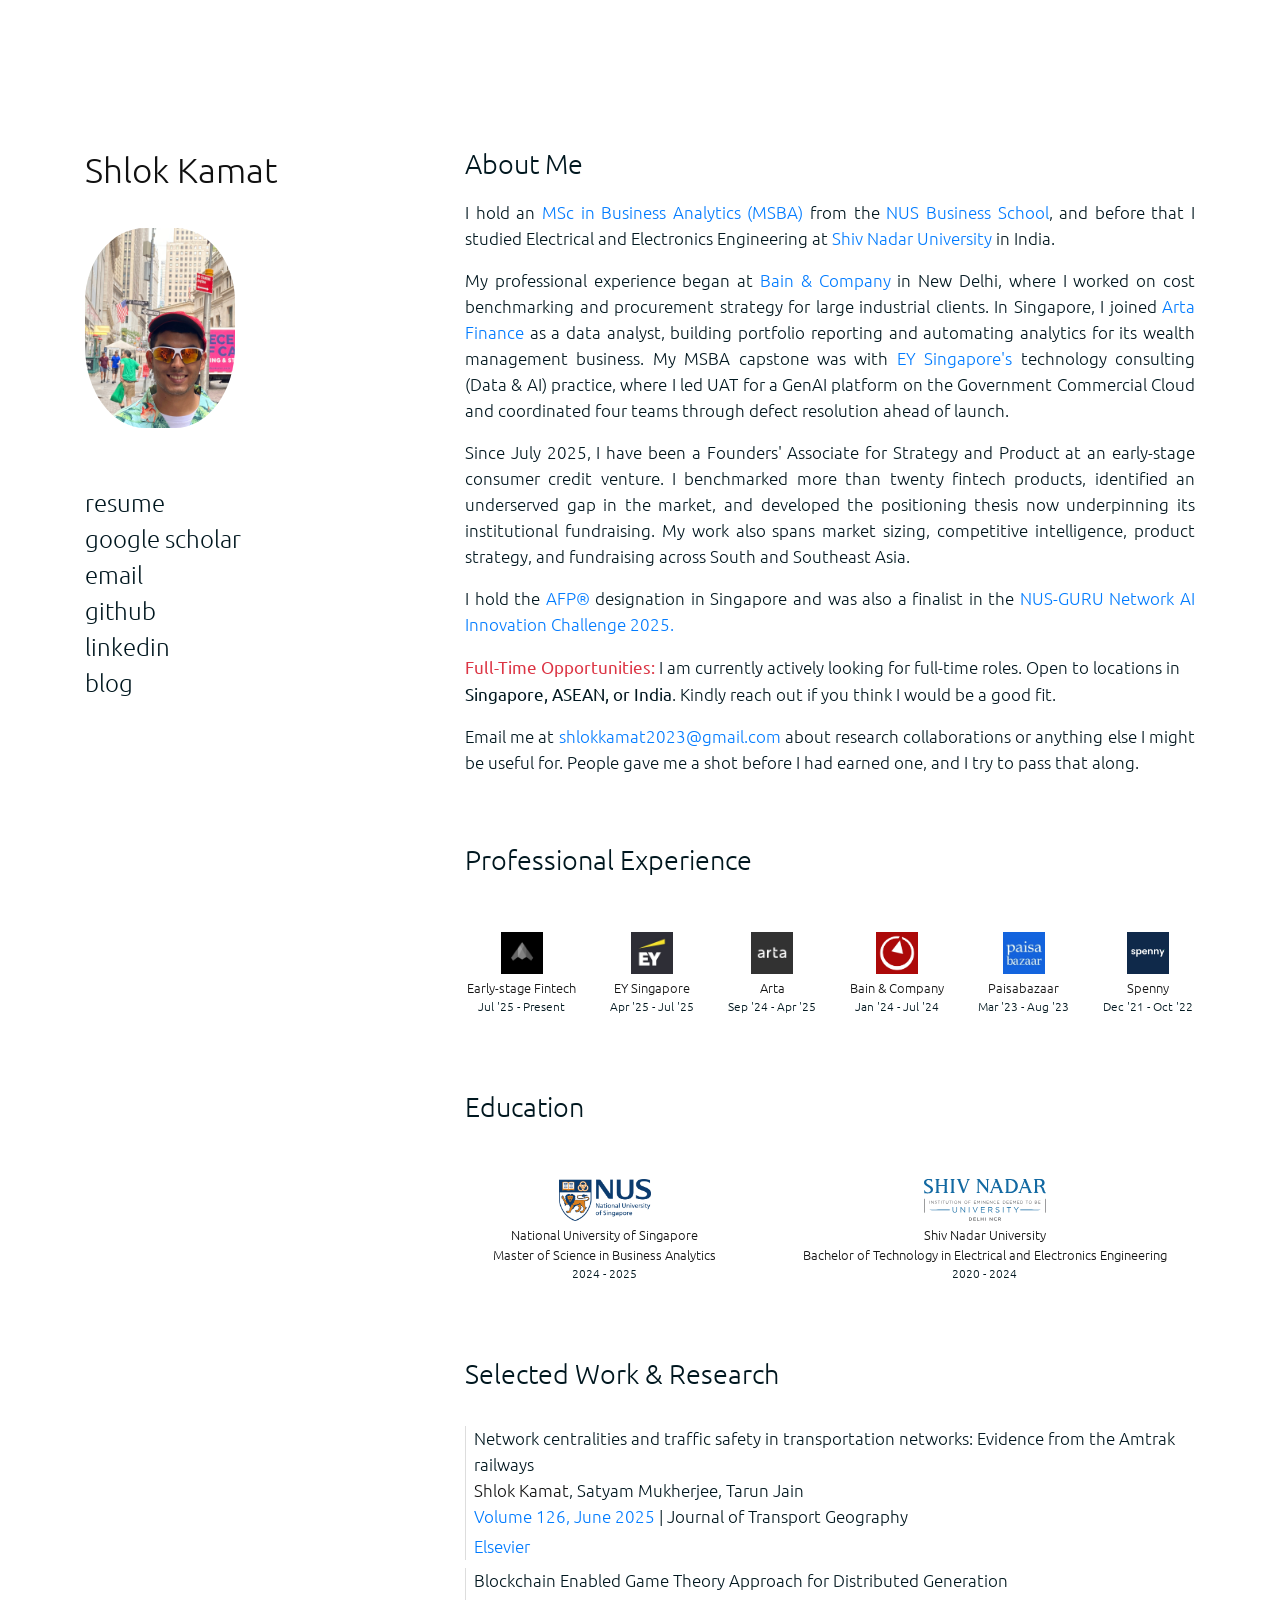
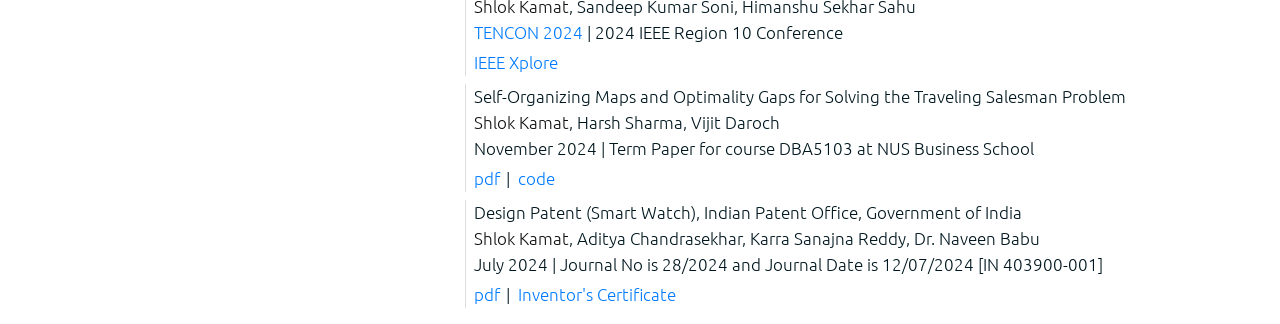
==== index1.html @ 68be260f "Updated stealth start up work" ====
<!doctype html>
<html lang="en">

<head>

  <!-- Required meta tags -->
  <meta charset="utf-8">
  <meta name="viewport" content="width=device-width, initial-scale=1, shrink-to-fit=no">
  <meta name="description"
    content="Shlok Kamat is an NUS MSBA graduate with experience at Bain, Arta Finance, EY Singapore, and early-stage fintech across strategy, product, analytics, and AI.">
  <meta name="author" content="Shlok Kamat">
  <meta name="theme-color" content="#222222">

  <title>Shlok Kamat</title>

  <!-- Icons -->
  <link rel="apple-touch-icon" sizes="180x180" href="images/nicons/apple-touch-icon.png">
  <link rel="icon" type="image/png" sizes="32x32" href="images/nicons/favicon-32x32.png">
  <link rel="icon" type="image/png" sizes="16x16" href="images/nicons/favicon-16x16.png">

  <!-- Google Analytics -->
  <script async src="https://www.googletagmanager.com/gtag/js?id=G-M45VMEE1C7"></script>
  <script>
    window.dataLayer = window.dataLayer || [];
    function gtag() { dataLayer.push(arguments); }
    gtag('js', new Date());
    gtag('config', 'G-M45VMEE1C7');
  </script>

  <!-- Bootstrap CSS -->
  <link rel="stylesheet" href="https://stackpath.bootstrapcdn.com/bootstrap/4.4.1/css/bootstrap.min.css"
    integrity="sha384-Vkoo8x4CGsO3+Hhxv8T/Q5PaXtkKtu6ug5TOeNV6gBiFeWPGFN9MuhOf23Q9Ifjh" crossorigin="anonymous">

  <!-- Site CSS -->
  <link rel="stylesheet" href="assets/style-2.css">

</head>

<body>

  <!-- <h1>Hello, world!</h1> -->

  <div class="container pt-5 allstuffp">
    <div class="row pt-5 allstuff">

      <!-- ============================= Sidebar ============================= -->
      <div class="col-md-4 pt-5">
        <div class="fixed-posi">

          <p class="name">Shlok Kamat</p>
          <img src="images/profile.jpg" alt="Shlok Kamat" class="profilepic pt-3 pb-2">

          <div class="pt-5 menur">
            <a class="menulink" href="assets/ShlokKamat_Resume.pdf" target="_blank" rel="noopener">resume</a>
          </div>
          <div class=""><a class="menulink" target="_blank" href="https://scholar.google.com/citations?hl=en&user=XUQM72MAAAAJ">google scholar</a></div>
          <div>
            <a class="menulink" href="mailto:shlokkamat2023@gmail.com">email</a>
          </div>
          <div>
            <a class="menulink" href="https://github.com/Shlok2002" target="_blank" rel="noopener">github</a>
          </div>
          <div>
            <a class="menulink" href="https://www.linkedin.com/in/shlokkamat/" target="_blank" rel="noopener">linkedin</a>
          </div>
          <div>
            <a class="menulink" href="https://shlok2002.github.io" target="_blank" rel="noopener">blog</a>
          </div>
          <!-- <div class=""><a class="menulink" target="_blank" href="https://shlok2002.github.io/Shlok-s-New-Jupyter/">blog</a></div> -->

          <!-- <div class="pt-5">usercontext</div>
          <div class="">travel history</div>
          <div class="">this template</div> -->

        </div>
      </div>

      <!-- ============================== Main ============================== -->
      <div class="col-md-8 pt-5 about">

        <!-- ---------------------------- About Me ---------------------------- -->
        <p class="header">About Me</p>

        <p class="text-justify">
          I hold an
          <a class="in-text" href="https://msba.nus.edu.sg" target="_blank" rel="noopener">MSc in Business Analytics
            (MSBA)</a>
          from the
          <a class="in-text" href="https://bschool.nus.edu.sg/" target="_blank" rel="noopener">NUS Business School</a>,
          and before that I studied Electrical and Electronics Engineering at
          <a class="in-text" href="https://snu.edu.in/home" target="_blank" rel="noopener">Shiv Nadar University</a>
          in India.
        </p>

        <p class="text-justify">
          My professional experience began at
          <a class="in-text" href="https://www.bain.com" target="_blank" rel="noopener">Bain &amp; Company</a>
          in New Delhi, where I worked on cost benchmarking and procurement strategy for large industrial clients.
          In Singapore, I joined
          <a class="in-text" href="https://artafinance.com" target="_blank" rel="noopener">Arta Finance</a>
          as a data analyst, building portfolio reporting and automating analytics for its wealth management business.
          My MSBA capstone was with
          <a class="in-text" href="https://www.ey.com/en_sg" target="_blank" rel="noopener">EY Singapore's</a>
          technology consulting (Data &amp; AI) practice, where I led UAT for a GenAI platform on the Government
          Commercial Cloud and coordinated four teams through defect resolution ahead of launch.
        </p>

        <p class="text-justify">
          Since July 2025, I have been a Founders' Associate for Strategy and Product at an early-stage consumer credit
          venture. I benchmarked more than twenty fintech products, identified an underserved gap in the market, and
          developed the positioning thesis now underpinning its institutional fundraising. My work also spans market
          sizing, competitive intelligence, product strategy, and fundraising across South and Southeast Asia.
        </p>

        <p class="text-justify">
          I hold the
          <a class="in-text" href="https://fpas.org.sg" target="_blank" rel="noopener">AFP&reg;</a>
          designation in Singapore and was also a finalist in the
          <a class="in-text" href="https://www.sg-innovationchallenge.org" target="_blank" rel="noopener">NUS-GURU
            Network AI Innovation Challenge 2025.</a>
        </p>

        <p>
          <strong class="text-danger">Full-Time Opportunities:</strong> I am currently actively looking for full-time
          roles. Open to locations in <strong>Singapore, ASEAN, or India</strong>. Kindly reach out if you think I would
          be a good fit.
        </p>

        <!-- <p style="text-align:justify">
          I'm always happy to mentor young professionals starting out their academic or professional journeys. If you'd like to collaborate, drop me an email!
          Why do I do it? Because people gave me a shot and it changed my trajectory. I am paying it forward.
        </p> -->

        <p class="text-justify">
          <!-- I am best reached by email at <a class="in-text" href="mailto:shlokkamat2023@gmail.com">shlokkamat2023@gmail.com</a>.
          Feel free to reach out about my university experience, internships, or anything else I might be able to help with.

          For more details, check my <a class="in-text" href="assets/ShlokKamat_Resume.pdf" target="_blank">CV</a> -->
          Email me at
          <a class="in-text" href="mailto:shlokkamat2023@gmail.com">shlokkamat2023@gmail.com</a>
          about research collaborations or anything else I might be useful for.
          People gave me a shot before I had earned one, and I try to pass that along.
        </p>

        <!-- ---------------------- Professional Experience ---------------------- -->
        <p class="header pt-5">Professional Experience</p>

        <div class="row text-center py-4">

          <div class="mx-auto mt-2">
            <img class="img-fluid instilogo p-1" src="images/stealth.jpeg" alt="Early-stage fintech">
            <div class="institution">Early-stage Fintech</div>
            <div class="years">Jul '25 - Present</div>
          </div>

          <div class="mx-auto mt-2">
            <img class="img-fluid instilogo p-1" src="images/e&amp;y.jpeg" alt="EY Singapore">
            <div class="institution">EY Singapore</div>
            <div class="years">Apr '25 - Jul '25</div>
          </div>

          <div class="mx-auto mt-2">
            <img class="img-fluid instilogo p-1" src="images/arbo_works_logo.jpeg" alt="Arta Finance">
            <div class="institution">Arta</div>
            <div class="years">Sep '24 - Apr '25</div>
          </div>

          <div class="mx-auto mt-2">
            <img class="img-fluid instilogo p-1" src="images/bain3.jpg" alt="Bain &amp; Company">
            <div class="institution">Bain &amp; Company</div>
            <div class="years">Jan '24 - Jul '24</div>
          </div>

          <div class="mx-auto mt-2">
            <img class="img-fluid instilogo p-1" src="images/pb.jpeg" alt="Paisabazaar">
            <div class="institution">Paisabazaar</div>
            <div class="years">Mar '23 - Aug '23</div>
          </div>

          <!-- <div class="mx-auto mt-2">
            <img class="img-fluid instilogo p-1" src="images/transorg.jpg">
            <div class="institution">TransOrg Analytics</div>
            <div class="years">Mar '22 - Aug '22</div>
          </div> -->

          <div class="mx-auto mt-2">
            <img class="img-fluid instilogo p-1" src="images/spenny1.png" alt="Spenny">
            <div class="institution">Spenny</div>
            <div class="years">Dec '21 - Oct '22</div>
          </div>

          <!-- <div class="mx-auto mt-2">
            <img class="img-fluid instilogo p-1" src="images/itc11.png">
            <div class="institution">ITC Hotels</div>
            <div class="years">Summer 2018</div>
          </div> -->

        </div>

        <!-- ------------------- Archived: What have I been up to? -------------------
        <p class="header pt-5"> What have I been up to?</p>

        <div class="py-2">

          <p class="paper my-2 pl-2">
            <span class="papertitle">NUS Commencement</span><br>
            <span class="conf"><a class="confshort">July 2026</a> | M.S. in Business Analytics</span><br>

          <p class="paper my-2 pl-2">
            <span class="papertitle">Journal Article Accepted</span><br>
            <span class="conf"><a class="confshort">April 2025</a> | Journal of Transport Geography</span><br>

          <p class="paper my-2 pl-2">
            <span class="papertitle">NUS-GURU Network AI Innovation Challenge 2025</span><br>
            <span class="conf"><a class="confshort">April 2025</a> | Finalist (Top 8 out of 200+ teams)</span><br>

          <p class="paper my-2 pl-2">
            <span class="papertitle">AFP&reg; Professional</span><br>
            <span class="conf"><a class="confshort">March 2025</a> | Financial Planning Association of Singapore</span><br>

          <p class="paper my-2 pl-2">
            <span class="papertitle">Conference Paper Published!</span><br>
            <span class="conf"><a class="confshort">December 2024</a> | IEEE TENCON 2024, Singapore</span><br>

          <p class="paper my-2 pl-2">
            <span class="papertitle">Design Patent (Granted): Smart Watch</span><br>
            <span class="conf"><a class="confshort">July 2024</a> | Indian Patent Office, Government of India</span><br>
        -->

        <!-- <p class="paper my-2 pl-2">
          <span class="papertitle">Matriculation at NUS </span><br>
          <span class="conf"><a class="confshort">July 2024</a> | MS in Business Analytics</span><br>

        <p class="paper my-2 pl-2">
          <span class="papertitle">Graduated with Distinction </span><br>
          <span class="conf"><a class="confshort">May 2024</a> | Class Rank 1 in Electrical and Electronics Engineering</span><br> -->

        <!-- <p class="paper my-2 pl-2">
          <span class="papertitle">9th Shiv Nadar IoE OUR Conference </span><br>
          <span class="conf"><a class="confshort">September 2023</a> | Sucessfully defended my OUR research</span><br> -->

        <!-- <p class="paper my-2 pl-2">
          <span class="papertitle">ASME IAM3D EFx: All India Rank - 2 </span><br>
          <span class="conf"><a class="confshort">April 2023</a> | Bagged the Runner's up place in the student design competition</span><br> -->

        <!-- ---------------------------- Education ---------------------------- -->
        <p class="header pt-5">Education</p>

        <!-- Archived education blocks (kept for future use)
        <div class="mx-auto mt-2">
          <img class="img-fluid instilogo p-1" src="images/NUS.svg.png">
          <div class="institution">National University of Singapore</div>
          <div class="institution">M.S. in Business Analytics</div>
          <div class="years">2024 - 2025</div>
        </div>

        <div class="row text-center py-4">
          <div class="mx-auto mt-2">
            <img class="img-fluid instilogo p-1" src="images/snu.png">
            <div class="institution">Shiv Nadar Institution of Eminence</div>
            <div class="institution">B.Tech Electrical and Electronics Engineering</div>
            <div class="years">2020 - 2024</div>
          </div>

        <div class="mx-auto mt-2">
          <img class="img-fluid instilogo p-1" src="images/IITK.svg.png">
          <div class="institution">Indian Institute of Technology Kanpur</div>
          <div class="institution">Advanced Certification in Data Analytics</div>
          <div class="years">2021-2022</div>
        </div>
        -->

        <!-- <p class="header pt-5">Education</p> -->

        <div class="row text-center py-4">

          <div class="mx-auto mt-2">
            <img class="img-fluid instilogo p-1" src="assets/logo.png" alt="National University of Singapore">
            <div class="institution">National University of Singapore</div>
            <div class="institution">Master of Science in Business Analytics</div>
            <div class="years">2024 - 2025</div>
          </div>

          <div class="mx-auto mt-2">
            <img class="img-fluid instilogo p-1" src="images/logo-2.svg" alt="Shiv Nadar University">
            <div class="institution">Shiv Nadar University</div>
            <div class="institution">Bachelor of Technology in Electrical and Electronics Engineering</div>
            <div class="years">2020 - 2024</div>
          </div>

          <!-- <div class="mx-auto mt-2">
            <img class="img-fluid instilogo p-1" src="images/IITK.svg.png">
            <div class="institution">Indian Institute of Technology Kanpur</div>
            <div class="institution">Advanced Certification in Data Analytics</div>
            <div class="years">2021-2022</div>
          </div> -->

        </div>

        <!-- ----------------------- Selected Work & Research ----------------------- -->
        <p class="header pt-5">Selected Work &amp; Research</p>

        <div class="py-2">

          <p class="paper my-2 pl-2">
            <span class="papertitle">Network centralities and traffic safety in transportation networks: Evidence from
              the Amtrak railways</span><br>
            <span class="thisauthor">Shlok Kamat</span>, Satyam Mukherjee, Tarun Jain<br>
            <span class="conf">
              <a class="confshort" href="https://www.sciencedirect.com/journal/journal-of-transport-geography/vol/126/suppl/C"
                target="_blank" rel="noopener">Volume 126, June 2025</a> | Journal of Transport Geography
            </span><br>
            <a class="tag" href="https://doi.org/10.1016/j.jtrangeo.2025.104246" target="_blank" rel="noopener">Elsevier</a><span class="tagsep"></span>
          </p>

          <p class="paper my-2 pl-2">
            <span class="papertitle">Blockchain Enabled Game Theory Approach for Distributed Generation</span><br>
            <span class="thisauthor">Shlok Kamat</span>, Sandeep Kumar Soni, Himanshu Sekhar Sahu<br>
            <span class="conf">
              <a class="confshort" href="https://tencon2024.org" target="_blank" rel="noopener">TENCON 2024</a> | 2024
              IEEE Region 10 Conference
            </span><br>
            <a class="tag" href="https://doi.org/10.1109/TENCON61640.2024.10903069" target="_blank" rel="noopener">IEEE Xplore</a><span class="tagsep"></span>
          </p>

          <p class="paper my-2 pl-2">
            <span class="papertitle">Self-Organizing Maps and Optimality Gaps for Solving the Traveling Salesman
              Problem</span><br>
            <span class="thisauthor">Shlok Kamat</span>, Harsh Sharma, Vijit Daroch<br>
            <span class="conf">
              <a class="confshort">November 2024</a> | Term Paper for course DBA5103 at NUS Business School
            </span><br>
            <a class="tag" href="assets/DBA5103_Paper.pdf" target="_blank" rel="noopener">pdf</a><span class="tagsep">|</span>
            <a class="tag" href="https://github.com/Shlok2002/DBA5103_Project" target="_blank" rel="noopener">code</a><span class="tagsep"></span>
          </p>

          <p class="paper my-2 pl-2">
            <span class="papertitle">Design Patent (Smart Watch), Indian Patent Office, Government of India</span><br>
            <span class="thisauthor">Shlok Kamat</span>, Aditya Chandrasekhar, Karra Sanajna Reddy, Dr. Naveen Babu<br>
            <span class="conf">
              <a class="confshort">July 2024</a> | Journal No is 28/2024 and Journal Date is 12/07/2024 [IN 403900-001]
            </span><br>
            <a class="tag" href="assets/403900-001.pdf" target="_blank" rel="noopener">pdf</a><span class="tagsep">|</span>
            <a class="tag" href="assets/Inventors%20certificate%20for%20Design%20Registration%20Smart%20Watch.pdf"
              target="_blank" rel="noopener">Inventor's Certificate</a><span class="tagsep"></span>
          </p>

        </div>

        <!-- ---------- Archived: Academic Projects and Research Papers ----------
        <p class="header pt-5"> Academic Projects and Research Papers</p>

        <div class="py-2">
          <p class="paper my-2 pl-2">
            <span class="papertitle">Self-Organizing Maps and Optimality Gaps for Solving the Traveling Salesman Problem</span><br>
            <span class="thisauthor">Shlok Kamat</span>, Harsh Sharma, Vijit Daroch <br>
            <span class="conf"><a class="confshort">November 2024</a> | Term Paper for course DBA5103 at NUS Business School</span><br>
            <a class="tag" href="assets/DBA5103_Paper.pdf" target="_blank">pdf</a><span class="tagsep">|</span>
            <a class="tag" href="https://github.com/Shlok2002/DBA5103_Project" target="_blank">code</a><span class="tagsep"></span>
          </p>
        </div>

        <div class="py-2">
          <p class="paper my-2 pl-2">
            <span class="papertitle">Design Patent (Smart Watch), Indian Patent Office, Government of India</span><br>
            <span class="thisauthor">Shlok Kamat</span>, Aditya Chandrasekhar, Karra Sanajna Reddy, Dr. Naveen Babu <br>
            <span class="conf"><a class="confshort">July 2024</a> | Journal No is 28/2024 and Journal Date is 12/07/2024 [IN 403900-001]</span><br>
            <a class="tag" href="assets/403900-001.pdf" target="_blank">pdf</a><span class="tagsep">|</span>
            <a class="tag" href="assets/Inventors certificate for Design Registration Smart Watch.pdf" target="_blank">Inventor's Certificate</a><span class="tagsep"></span>
          </p>
        </div>

        <div class="py-2">
          <p class="paper my-2 pl-2">
            <span class="papertitle">Examining Blockchain's Role in Reshaping Electricity Trading: Opportunities and Challenges</span><br>
            Shlok Kamat under the guidance of <a href="https://snu.edu.in/faculty/sandeep-kumar-soni/" target="_blank">Dr. Sandeep Kumar Soni </a> <br>
            <span class="conf"><a class="confshort">April 2024</a> | Senior Year Thesis</span><br>
            <a class="tag" href="assets/BTech_Final_Loop.pdf" target="_blank">slides</a><span class="tagsep">|</span>
            <a class="tag" href="assets/BTech_project_vF.pdf" target="_blank">pdf</a><span class="tagsep"></span>
          </p>
        </div>

        <div class="py-2">
          <p class="paper my-2 pl-2">
            <span class="papertitle">Blockchain-Enabled Game Theory Approach for Distributed Generation - (BEGT-DG)</span><br>
            Shlok Kamat under the guidance of <a href="https://snu.edu.in/faculty/sandeep-kumar-soni/" target="_blank">Dr. Sandeep Kumar Soni </a> <br>
            <span class="conf"><a class="confshort">December 2023</a> | Major Project I</span><br>
            <a class="tag" href="assets/Project_Paper-2.pdf" target="_blank">pdf</a><span class="tagsep"></span>
          </p>
        </div>
        -->

        <!-- ---------------- Archived: coursework and reports ----------------
        <div class="py-2">
          <p class="paper my-2 pl-2">
            <span class="papertitle">Equity Research Report - Sun Pharmaceutical Industries Limited</span><br>
            <span class="thisauthor">Shlok Kamat</span>, Tanmay Rakheja, Chandy Alex Koshy
            <span class="conf"><a class="confshort">November 2023</a> | Course Project for Corporate Valuation Course</span><br>
            <a class="tag" href="assets/ERR_Sun_Pharma_FAC306.pdf" target="_blank">pdf</a><span class="tagsep"></span>
          </p>
        </div>

        <div class="py-2">
          <p class="paper my-2 pl-2">
            <span class="papertitle">Assessing the Climate Risks Faced by Total Energies: A Comprehensive Analysis</span><br>
            Shlok Kamat <br>
            <span class="conf"><a class="confshort">February 2023</a> | Assignment for Business Sustainability Management Course</span><br>
            <a class="tag" href="assets/CCC725.pdf" target="_blank">pdf</a><span class="tagsep"></span>
          </p>
        </div>

        <div class="py-2">
          <p class="paper my-2 pl-2">
            <span class="papertitle">Mutual Funds, SIPs, SWPs and more</span><br>
            Shlok Kamat under the guidance of <a href="https://finance.snu.edu.in/people/faculty/dr-sunil-k-parmeswaran" target="_blank">Dr. Sunil K Parmeshwaran </a>
            <span class="conf"><a class="confshort">December 2022</a> | Research paper for Financial Markets Course</span><br>
            <a class="tag" href="assets/MF.pdf" target="_blank">pdf</a><span class="tagsep"></span>
          </p>

          <p class="paper my-2 pl-2">
            <span class="papertitle">Business Analytics Project - Customer Churn for a telecom operator</span><br>
            <span class="thisauthor">Shlok Kamat</span>, Aayush Garg
            <span class="conf"><a class="confshort">November 2022</a> | Course project for course Contemporary Business Analytics (DOM304)</span><br>
            <a class="tag" href="assets/DOM304_Project_Presentation.pdf" target="_blank">pdf</a><span class="tagsep">|</span>
            <a class="tag" href="https://nbviewer.org/gist/Shlok2002/3dded4ff9b2c02089b108d5dd81816ad" target="_blank">code</a>
          </p>
        </div>
        -->

        <!-- ---------------- Archived: undergraduate coursework ----------------
        <p class="paper my-2 pl-2">
          <span class="papertitle">Dynamic Behavior of the Whitening Process</span><br>
          Aditya A*, <span class="thisauthor">Shlok Kamat*</span>, Karra Sanjana Reddy*
          <span class="noter"> (* = Equal Contribution)</span><br>
          <span class="conf"><a class="confshort">November 2022</a> | Research project for course Digital Signal Processing (EED305)</span><br>
          <a class="tag" href="assets/DSP Project Report.pdf" target="_blank">pdf</a><span class="tagsep"></span>
        </p>

        <div class="py-2">
          <p class="paper my-2 pl-2">
            <span class="papertitle">A Novel Algorithm based on V and I Perturbation to track global peak under partial shading conditions</span><br>
            Aditya A, <span class="thisauthor">Shlok Kamat</span>, Karra Sanjana Reddy, Peniel Roderick, Ojusva Singh
            <span class="conf"><a class="confshort">November 2022</a> | Research project for course Photovoltaic Power Generation (EED371)</span><br>
            <a class="tag" href="assets/EED371.pdf" target="_blank">pdf</a><span class="tagsep"></span>
          </p>
        </div>
        -->

        <!-- ---------------- Archived: template sample publications ----------------
        <p class="header pt-5"> Personal Projects</p>

        <div class="py-2">
          <p class="paper my-2 pl-2">
            <span class="papertitle">The State and Fate of Linguistic Diversity and Inclusion in the NLP World</span><br>
            Pratik Joshi*, <span class="thisauthor">Sebastin Santy*</span>, Amar Budhiraja*, Kalika Bali, Monojit Choudhury
            <span class="noter"> (* = Equal Contribution)</span><br>
            <span class="conf"><a class="confshort" href="https://acl2020.org/">ACL'20</a> | Annual Conference of the Association for Computational Linguistics</span><br>
            <a class="tag" href="https://arxiv.org/pdf/2004.09095.pdf" target="_blank">code</a><span class="tagsep">|</span>
            <a class="tag" href="https://arxiv.org/abs/2004.09095" target="_blank">abstract</a><span class="tagsep">|</span>
            <a class="tag" href="cites/acl2020.bib" target="_blank">blog</a><span class="tagsep"></span>
            <a class="tag" href="https://microsoft.github.io/linguisticdiversity/" target="_blank">website</a>
          </p>
        </div>

        <div class="py-2">
          <p class="paper my-2 pl-2">
            <span class="papertitle">Learnings from Technological Interventions in a Low Resource Language</span><br>
            Devansh Mehta*, <span class="thisauthor">Sebastin Santy*</span>, Ramaravind Mothilal, Brij Mohan Lal Srivastava, Alok Sharma, Anurag Shukla, Vishnu Prasad, Venkanna U, Amit Sharma and Kalika Bali
            <span class="noter"> (* = Equal Contribution)</span><br>
            <span class="conf"><a class="confshort" href="https://lrec2020.lrec-conf.org/">LREC'20</a> | International Conference on Language Resources and Evaluation</span><br>
            <a class="tag" href="https://arxiv.org/pdf/2004.10270.pdf" target="_blank">pdf</a><span class="tagsep">|</span>
            <a class="tag" href="https://arxiv.org/abs/2004.10270" target="_blank">abstract</a><span class="tagsep">|</span>
            <a class="tag" href="cites/lrec2020.bib" target="_blank">cite</a>
          </p>
        </div>

        <div class="py-2">
          <p class="paper my-2 pl-2">
            <span class="papertitle">Deploying Language Technologies for Underserved Communities</span><br>
            Kalika Bali, Monojit Choudhury, Sunayana Sitaram, <span class="thisauthor">Sebastin Santy</span><br>
            <span class="conf"><a class="confshort" href="https://en.unesco.org/LT4All">LT4All</a> | UNESCO International Conference on Language Technologies for All</span><br>
            <a class="tag" href="https://en.unesco.org/sites/default/files/lt4all_programme_day2and3.pdf" target="_blank">proceedings</a><span class="tagsep">|</span>
            <a class="tag" href="assets/unesco.pdf" target="_blank">poster</a>
          </p>
        </div>

        <div class="py-2">
          <p class="paper my-2 pl-2">
            <span class="papertitle">Unsung Challenges of Building and Deploying Language Technologies for Low Resource Language Communities</span><br>
            Pratik Joshi, Christain Barnes, <span class="thisauthor">Sebastin Santy</span>, Simran Khanuja, Sanket Shah, Anirudh Srinivasan, Satwik Bhattamishra, Sunayana Sitaram, Monojit Choudhury and Kalika Bali<br>
            <span class="conf"><a class="confshort" href="https://ltrc.iiit.ac.in/icon2019/">ICON'19</a> | International Conference on Natural Language Processing</span><br>
            <a class="tag" href="https://arxiv.org/pdf/1912.03457.pdf" target="_blank">pdf</a><span class="tagsep">|</span>
            <a class="tag" href="https://arxiv.org/abs/1912.03457" target="_blank">abstract</a><span class="tagsep">|</span>
            <a class="tag" href="cites/icon2019.bib" target="_blank">cite</a>
          </p>
        </div>

        <div class="py-2">
          <p class="paper my-2 pl-2">
            <span class="papertitle">CoSSAT: Code-Switched Speech Annotation Tool</span><br>
            Sanket Shah, Pratik Joshi, <span class="thisauthor">Sebastin Santy</span>, Sunayana Sitaram<br>
            <span class="conf"><a class="confshort" href="https://www.emnlp-ijcnlp2019.org/">AnnoNLP@EMNLP'19</a> | Empirical Methods in Natural Language Processing</span><br>
            <a class="tag" href="https://www.aclweb.org/anthology/D19-5907.pdf" target="_blank">pdf</a><span class="tagsep">|</span>
            <a class="tag" href="https://www.aclweb.org/anthology/D19-5907/" target="_blank">abstract</a><span class="tagsep">|</span>
            <a class="tag" href="cites/cossat.bib" target="_blank">cite</a><span class="tagsep">|</span>
            <a class="tag" href="assets/cossat.pdf" target="_blank">slides</a>
          </p>
        </div>

        <div class="py-2">
          <p class="paper my-2 pl-2">
            <span class="papertitle">INMT: Interactive Neural Machine Translation</span><br>
            <span class="thisauthor">Sebastin Santy</span>, Sandipan Dandapat, Monojit Choudhury, Kalika Bali<br>
            <span class="conf"><a class="confshort" href="https://www.emnlp-ijcnlp2019.org/">EMNLP'19 Demo</a> | Empirical Methods in Natural Language Processing</span><br>
            <a class="tag" href="https://microsoft.github.io/inmt/" target="_blank">website</a><span class="tagsep">|</span>
            <a class="tag" href="https://github.com/microsoft/inmt" target="_blank">code</a><span class="tagsep">|</span>
            <a class="tag" href="https://www.aclweb.org/anthology/D19-3018.pdf" target="_blank">pdf</a><span class="tagsep">|</span>
            <a class="tag" href="https://www.aclweb.org/anthology/D19-3018/" target="_blank">abstract</a><span class="tagsep">|</span>
            <a class="tag" href="cites/inmt.bib" target="_blank">cite</a><span class="tagsep">|</span>
            <a class="tag" href="assets/inmt_poster.pdf" target="_blank">poster</a>
          </p>
        </div>

        <div class="py-2">
          <p class="paper my-2 pl-2">
            <span class="papertitle">Towards Task Understanding in Visual Settings</span><br>
            <span class="thisauthor">Sebastin Santy</span>, Wazeer Zulfikar, Rishabh Mehrotra, Emine Yilmaz<br>
            <span class="conf"><a class="confshort" href="#">AAAI'19 Student Abstract</a> | AAAI Conference on Artificial Intelligence</span> <br>
            <a class="tag" href="https://usercontext.github.io/SceneTask/resources/images/manuscript.pdf" target="_blank">pdf</a><span class="tagsep">|</span>
            <a class="tag" href="https://usercontext.github.io/SceneTask/" target="_blank">abstract</a><span class="tagsep">|</span>
            <a class="tag" href="cites/aaai2019.bib" target="_blank">cite</a><span class="tagsep">|</span>
            <a class="tag" href="https://usercontext.github.io/SceneTask/resources/images/poster.pdf" target="_blank">poster</a>
          </p>
        </div>

        <div class="py-2">
          <p class="paper my-2 pl-2">
            <span class="papertitle">DataDepsGenerators.jl: making reusing data easy by automatically generating DataDeps.jl registration code</span><br>
            Lyndon White, <span class="thisauthor">Sebastin Santy</span><br>
            <span class="conf"><a class="confshort" href="#">JOSS'18</a> | Journal of Open Source Software</span> <br>
            <a class="tag" href="https://arxiv.org/pdf/1912.03457.pdf" target="_blank">pdf</a><span class="tagsep">|</span>
            <a class="tag" href="cites/datadeps.bib" target="_blank">cite</a><span class="tagsep">|</span>
            <a class="tag" href="https://www.youtube.com/watch?v=eMtuzjn_Xks" target="_blank">talk</a><span class="tagsep">|</span>
            <a class="tag" href="https://medium.com/@sebastinsanty/google-summer-of-code-2018-julia-computing-report-8d3f553d7050" target="_blank">blog post</a>
          </p>
        </div>
        -->

        <!-- ---------------- Archived: Personal Projects ----------------
        <p class="paper my-2 pl-2">
          <span class="papertitle">Predictive Analytics Repo</span><br>
          <span class="conf"><a class="confshort">Python and R</a> | A collection of predictive analytics notebooks and source codes </span> <br>
          <a class="tag" href="https://github.com/Shlok2002/PredictiveAnalytics" target="_blank">GitHub Repo</a><span class="tagsep"></span>
        </p>

        <div class="py-2"></div>

        <p class="paper my-2 pl-2">
          <span class="papertitle">Brief</span><br>
          <span class="conf"><a class="confshort">Python</a> | A simple GUI text editor written in python </span> <br>
          <a class="tag" href="https://github.com/Shlok2002/Brief---Text-Editor" target="_blank">code</a><span class="tagsep">|</span>
          <a class="tag" href="https://shlokkamat.hashnode.dev/using-python-to-create-a-basic-text-editor" target="_blank">blog</a><span class="tagsep"></span>
        </p>

        <div class="py-2">
          <p class="paper my-2 pl-2">
            <span class="papertitle">Strategic analysis of Jio</span><br>
            <span class="conf"><a class="confshort">Case Study</a> | A presentation for a case study competition where in I was tasked with devising a plan for Jio (mobile telecom operator) to foray into a foreign market </span> <br>
            <a class="tag" href="assets/jio.pdf" target="_blank">pdf</a><span class="tagsep"></span>
          </p>
        </div>

        <div class="py-2">
          <p class="paper my-2 pl-2">
            <span class="papertitle">Order Automation</span><br>
            <span class="conf"><a class="confshort">Python</a> | A python code to place, cancel and modify orders in Zerodha in under 160 lines of code, all without leaving your editor/terminal* </span> <br>
            <a class="tag" href="https://github.com/Shlok2002/Trader-Help/tree/main/OrderPlacement" target="_blank">code</a><span class="tagsep">|</span>
            <a class="tag" href="#" target="_blank">blog</a><span class="tagsep"></span>
          </p>
        </div>
        -->

        <!-- ---------------- Archived: Talks ----------------
        <p class="header pt-5">Talks</p>

        <div class="py-2">
          <p class="paper my-2 pl-2">
            <span class="papertitle">Repeatable Data Setup for Repeatable Science</span><br>
            Talked about DataDepsGenerators.jl and Reproducible AI.<br>
            <span class="conf">PyData 2018, 11 Times Square, New York City, United States</span><br>
            <a class="tag" href="https://www.youtube.com/watch?v=eMtuzjn_Xks" target="_blank">video</a><span class="tagsep">|</span>
            <a class="tag" href="https://pydata.org/nyc2018/schedule/presentation/14/" target="_blank">abstract</a>
          </p>
        </div>

        <div class="py-2">
          <p class="paper my-2 pl-2">
            <span class="papertitle">Tete-a-tete with <a href="https://en.wikipedia.org/wiki/A._P._J._Abdul_Kalam" target="_blank">APJ Abdul Kalam</a></span><br>
            As part of the Iken Scientifica 2009 winning team, got an opportunity to discuss tech advancements with His Excellency, Dr. APJ Abdul Kalam, Former President of India.<br>
            <span class="conf">10 Rajaji Marg, New Delhi, India</span><br>
            <a class="tag" href="https://www.youtube.com/watch?v=oj-rT6CouZg" target="_blank">video</a>
          </p>
        </div>
        -->

        <!-- ---------------- Archived: earlier experience row ----------------
        <div class="row text-center py-4">

          <div class="mx-auto mt-2">
            <img class="img-fluid instilogo p-1" src="images/snu.png">
            <div class="institution">Shiv Nadar Institution of Eminence</div>
            <div class="years">2020 - 2024</div>
          </div>

          <div class="mx-auto mt-2">
            <img class="img-fluid instilogo p-1" src="images/bain2.png">
            <div class="institution">Bain &amp; Company</div>
            <div class="years">Winter 2023</div>
          </div>

          <div class="mx-auto mt-2">
            <img class="img-fluid instilogo p-1" src="images/pb.jpeg">
            <div class="institution">Paisabazaar.com</div>
            <div class="years">Summer 2023</div>
          </div>

          <div class="mx-auto mt-2">
            <img class="img-fluid instilogo p-1" src="images/transorg.jpg">
            <div class="institution">TransOrg Analytics</div>
            <div class="years">Summer 2022</div>
          </div>

          <div class="mx-auto mt-2">
            <img class="img-fluid instilogo p-1" src="images/spenny1.png">
            <div class="institution">Spenny</div>
            <div class="years">Winter 2021</div>
          </div>

          <div class="mx-auto mt-2">
            <img class="img-fluid instilogo p-1" src="images/itc11.png">
            <div class="institution">ITC Hotels</div>
            <div class="years">Summer 2018</div>
          </div>

        </div>
        -->

      </div>
      <!-- /.col-md-8 -->

    </div>
    <!-- /.row -->
  </div>
  <!-- /.container -->

  <!-- Optional JavaScript -->
  <!-- jQuery first, then Popper.js, then Bootstrap JS -->
  <script src="https://code.jquery.com/jquery-3.4.1.slim.min.js"
    integrity="sha384-J6qa4849blE2+poT4WnyKhv5vZF5SrPo0iEjwBvKU7imGFAV0wwj1yYfoRSJoZ+n" crossorigin="anonymous"></script>
  <script src="https://cdn.jsdelivr.net/npm/popper.js@1.16.0/dist/umd/popper.min.js"
    integrity="sha384-Q6E9RHvbIyZFJoft+2mJbHaEWldlvI9IOYy5n3zV9zzTtmI3UksdQRVvoxMfooAo" crossorigin="anonymous"></script>
  <script src="https://stackpath.bootstrapcdn.com/bootstrap/4.4.1/js/bootstrap.min.js"
    integrity="sha384-wfSDF2E50Y2D1uUdj0O3uMBJnjuUD4Ih7YwaYd1iqfktj0Uod8GCExl3Og8ifwB6" crossorigin="anonymous"></script>
  <script src="assets/style-2.js"></script>

</body>

</html>
---- assets/style-2.css ----
.instilogo {
    height: 50px;
    filter: grayscale(20%);
}

a:hover {
    /* font-weight: 400; */
    text-decoration: none;
    transition-duration: 0.3s;
    transition-timing-function: linear;
    /* color: #444; */
}


.noter {
    font-size: 9pt;
}

.tagsep {
    padding: 4px;
}

.tag {
    padding-right: 2px;
}

.confshort {
    font-weight: 300;
}

.conf {
    display: inline-block;
    padding-bottom: 4px;
}

.paper {
    border-left: 1px solid #ddd;
}

.menulink:hover {
    color: #111;
}

.profilepic {
    width: 150px;
    border-radius: 40%;
    /* filter: grayscale(100%); */
}

@media (min-width: 768px) {
    .fixed-posi {
        /* width: 50%;
            margin-left: 50%;
            min-height:100%; */
        position: fixed;
    }
}

@media only screen and (max-width: 900px) {
    .allstuff {
        padding-top: 0px !important;
    }

    .allstuffp {
        padding-top: 0px !important;
    }

    .profilepic {
        width: 90px;
        border-radius: 40%;
        padding-top: 0px !important;
        padding-bottom: 0px !important;
        /* filter: grayscale(100%); */
    }

    .menur {
        padding-top: 18px !important;
    }

}

/* .thisauthor {
          color: #111;
          text-decoration: underline;
    } */
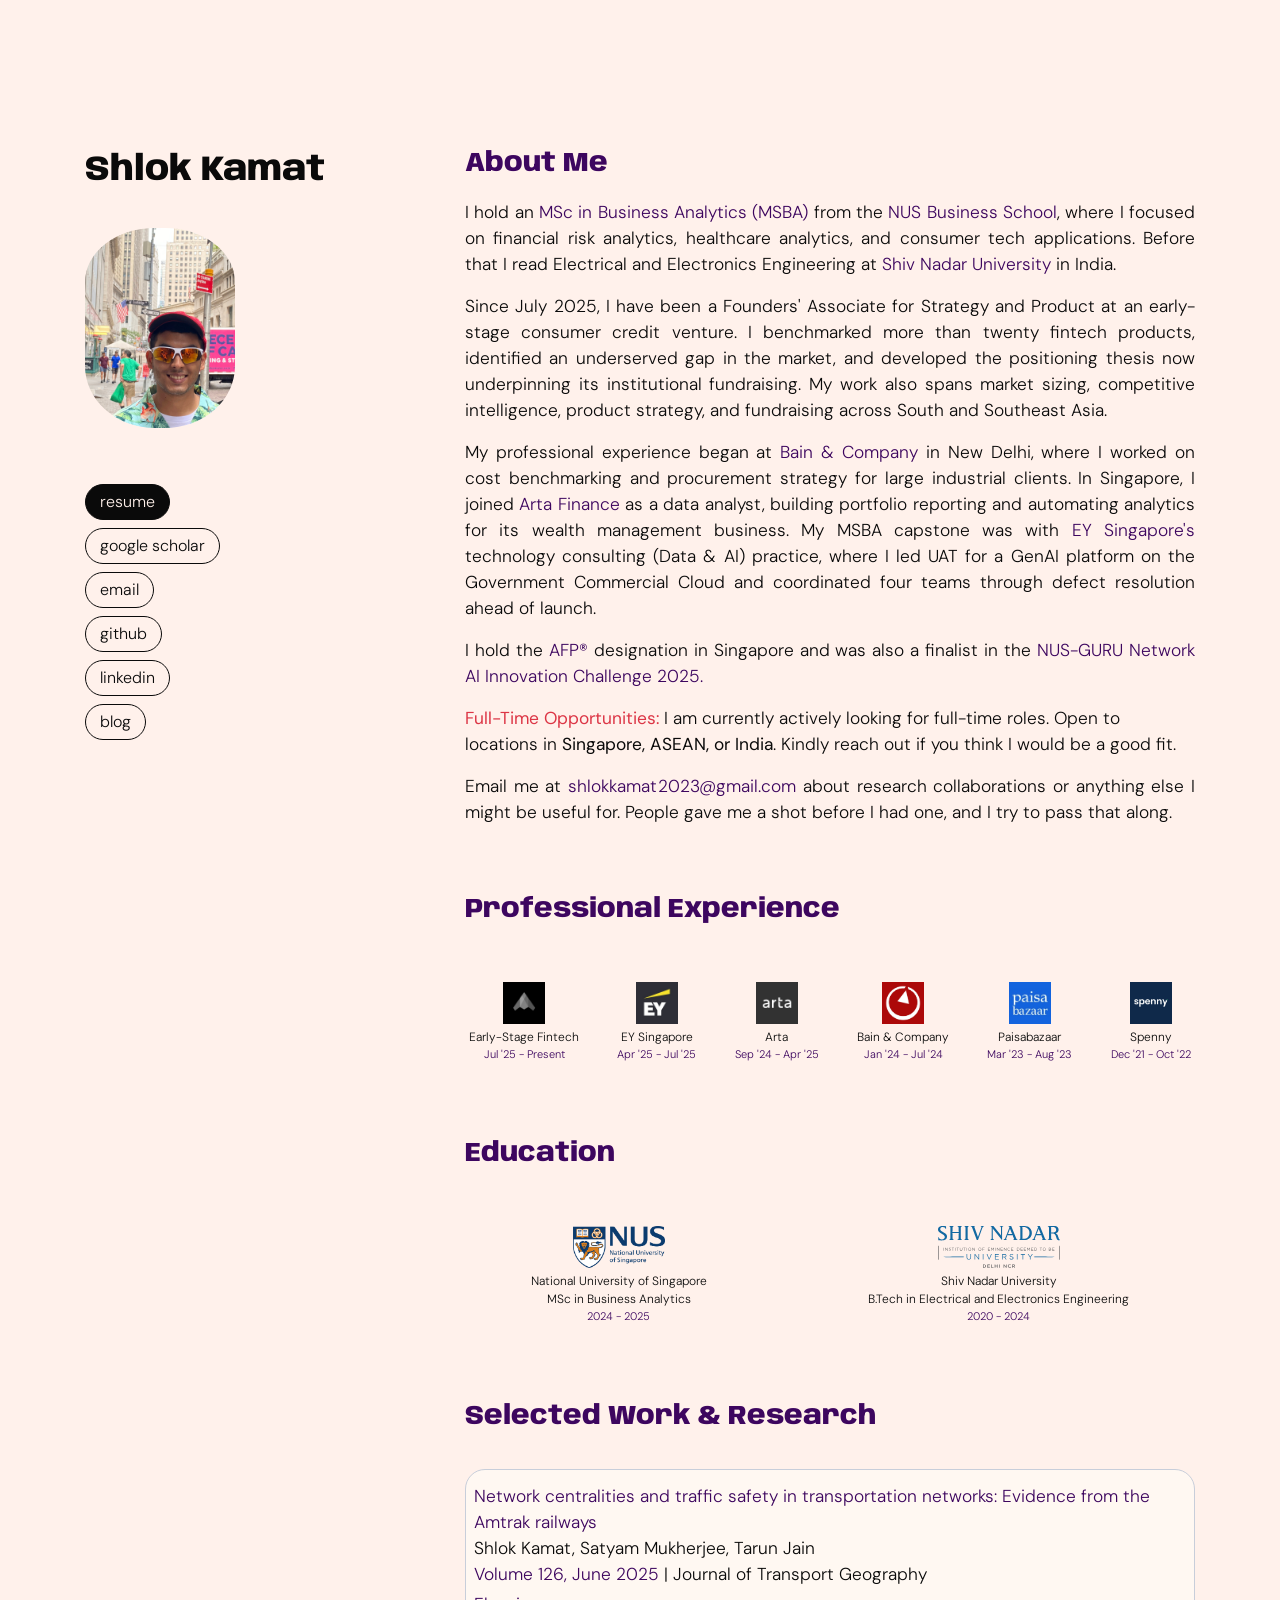
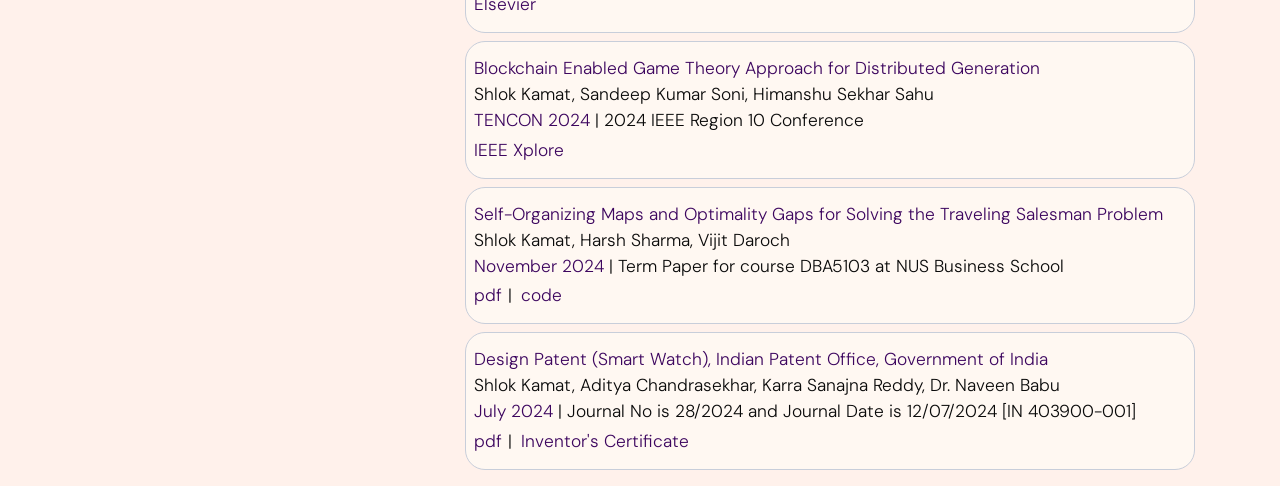
==== commit 8645262d: "Changes Resume to QR" ====
--- a/index1.html
+++ b/index1.html
@@ -32,7 +32,7 @@
     integrity="sha384-Vkoo8x4CGsO3+Hhxv8T/Q5PaXtkKtu6ug5TOeNV6gBiFeWPGFN9MuhOf23Q9Ifjh" crossorigin="anonymous">
 
   <!-- Site CSS -->
-  <link rel="stylesheet" href="assets/style-2.css">
+  <link rel="stylesheet" href="assets/style-1.css">
 
 </head>
 
@@ -51,7 +51,7 @@
           <img src="images/profile.jpg" alt="Shlok Kamat" class="profilepic pt-3 pb-2">
 
           <div class="pt-5 menur">
-            <a class="menulink" href="assets/ShlokKamat_Resume.pdf" target="_blank" rel="noopener">resume</a>
+            <a class="menulink menulink-primary" href="assets/ShlokKamat_Resume.pdf" target="_blank" rel="noopener">resume</a>
           </div>
           <div class=""><a class="menulink" target="_blank" href="https://scholar.google.com/citations?hl=en&user=XUQM72MAAAAJ">google scholar</a></div>
           <div>
@@ -87,9 +87,17 @@
             (MSBA)</a>
           from the
           <a class="in-text" href="https://bschool.nus.edu.sg/" target="_blank" rel="noopener">NUS Business School</a>,
-          and before that I studied Electrical and Electronics Engineering at
+          where I focused on financial risk analytics, healthcare analytics, and consumer tech applications.
+          Before that I read Electrical and Electronics Engineering at
           <a class="in-text" href="https://snu.edu.in/home" target="_blank" rel="noopener">Shiv Nadar University</a>
           in India.
+        </p>
+
+        <p class="text-justify">
+          Since July 2025, I have been a Founders' Associate for Strategy and Product at an early-stage consumer credit
+          venture. I benchmarked more than twenty fintech products, identified an underserved gap in the market, and
+          developed the positioning thesis now underpinning its institutional fundraising. My work also spans market
+          sizing, competitive intelligence, product strategy, and fundraising across South and Southeast Asia.
         </p>
 
         <p class="text-justify">
@@ -105,12 +113,7 @@
           Commercial Cloud and coordinated four teams through defect resolution ahead of launch.
         </p>
 
-        <p class="text-justify">
-          Since July 2025, I have been a Founders' Associate for Strategy and Product at an early-stage consumer credit
-          venture. I benchmarked more than twenty fintech products, identified an underserved gap in the market, and
-          developed the positioning thesis now underpinning its institutional fundraising. My work also spans market
-          sizing, competitive intelligence, product strategy, and fundraising across South and Southeast Asia.
-        </p>
+
 
         <p class="text-justify">
           I hold the
@@ -139,7 +142,7 @@
           Email me at
           <a class="in-text" href="mailto:shlokkamat2023@gmail.com">shlokkamat2023@gmail.com</a>
           about research collaborations or anything else I might be useful for.
-          People gave me a shot before I had earned one, and I try to pass that along.
+          People gave me a shot before I had one, and I try to pass that along.
         </p>
 
         <!-- ---------------------- Professional Experience ---------------------- -->
@@ -149,7 +152,7 @@
 
           <div class="mx-auto mt-2">
             <img class="img-fluid instilogo p-1" src="images/stealth.jpeg" alt="Early-stage fintech">
-            <div class="institution">Early-stage Fintech</div>
+            <div class="institution">Early-Stage Fintech</div>
             <div class="years">Jul '25 - Present</div>
           </div>
 
@@ -277,14 +280,14 @@
           <div class="mx-auto mt-2">
             <img class="img-fluid instilogo p-1" src="assets/logo.png" alt="National University of Singapore">
             <div class="institution">National University of Singapore</div>
-            <div class="institution">Master of Science in Business Analytics</div>
+            <div class="institution">MSc in Business Analytics</div>
             <div class="years">2024 - 2025</div>
           </div>
 
           <div class="mx-auto mt-2">
             <img class="img-fluid instilogo p-1" src="images/logo-2.svg" alt="Shiv Nadar University">
             <div class="institution">Shiv Nadar University</div>
-            <div class="institution">Bachelor of Technology in Electrical and Electronics Engineering</div>
+            <div class="institution">B.Tech in Electrical and Electronics Engineering</div>
             <div class="years">2020 - 2024</div>
           </div>
 
@@ -661,8 +664,8 @@
     integrity="sha384-Q6E9RHvbIyZFJoft+2mJbHaEWldlvI9IOYy5n3zV9zzTtmI3UksdQRVvoxMfooAo" crossorigin="anonymous"></script>
   <script src="https://stackpath.bootstrapcdn.com/bootstrap/4.4.1/js/bootstrap.min.js"
     integrity="sha384-wfSDF2E50Y2D1uUdj0O3uMBJnjuUD4Ih7YwaYd1iqfktj0Uod8GCExl3Og8ifwB6" crossorigin="anonymous"></script>
-  <script src="assets/style-2.js"></script>
+  <script src="assets/style-1.js"></script>
 
 </body>
 
-</html>+</html>
--- a/assets/style-1.css
+++ b/assets/style-1.css
@@ -0,0 +1,233 @@
+.instilogo {
+    height: 50px;
+    filter: grayscale(20%);
+}
+
+/* Scroll-progress bar */
+.scroll-progress {
+    position: fixed;
+    top: 0;
+    left: 0;
+    height: 3px;
+    width: 0%;
+    background-color: #3d065f;
+    z-index: 10000;
+    transition: width 0.1s ease-out;
+}
+
+/* Scroll-reveal fade-ins */
+.reveal {
+    opacity: 0;
+    transform: translateY(24px);
+    transition: opacity 0.6s ease, transform 0.6s ease;
+}
+
+.reveal.reveal-visible {
+    opacity: 1;
+    transform: translateY(0);
+}
+
+@media (prefers-reduced-motion: reduce) {
+    .reveal {
+        opacity: 1;
+        transform: none;
+        transition: none;
+    }
+}
+
+/* Printing (e.g. Save as PDF) never fires scroll/IntersectionObserver events --
+   force everything visible so a printed resume isn't missing content. */
+@media print {
+    .reveal {
+        opacity: 1 !important;
+        transform: none !important;
+        transition: none !important;
+    }
+
+    .cursor-ring,
+    .scroll-progress {
+        display: none !important;
+    }
+}
+
+body,
+a,
+button,
+.menulink {
+    cursor: none;
+}
+
+a:hover {
+    /* font-weight: 400; */
+    text-decoration: none;
+    transition-duration: 0.3s;
+    transition-timing-function: linear;
+    /* color: #444; */
+}
+
+/* Underline-sweep hover animation for inline links */
+a.in-text,
+a.tag,
+a.confshort {
+    text-decoration: none;
+    background-image: linear-gradient(currentColor, currentColor);
+    background-position: 0% 100%;
+    background-repeat: no-repeat;
+    background-size: 0% 1px;
+    transition: background-size 0.3s ease;
+}
+
+a.in-text:hover,
+a.tag:hover,
+a.confshort:hover {
+    background-size: 100% 1px;
+}
+
+/* Custom cursor ring -- bigger than the native arrow, grows over links/buttons */
+.cursor-ring {
+    position: fixed;
+    top: 0;
+    left: 0;
+    width: 22px;
+    height: 22px;
+    border: 2px solid #3d065f;
+    border-radius: 50%;
+    pointer-events: none;
+    z-index: 9999;
+    transform: translate(-50%, -50%);
+    transition: width 0.2s ease, height 0.2s ease, background-color 0.2s ease, opacity 0.2s ease;
+    opacity: 0;
+}
+
+.cursor-ring.cursor-ring-active {
+    opacity: 1;
+}
+
+.cursor-ring.cursor-ring-hover {
+    width: 46px;
+    height: 46px;
+    background-color: rgba(61, 6, 95, 0.12);
+}
+
+@media (hover: none), (pointer: coarse) {
+    .cursor-ring {
+        display: none;
+    }
+
+    body,
+    a,
+    button,
+    .menulink {
+        cursor: auto;
+    }
+}
+
+
+.noter {
+    font-size: 9pt;
+}
+
+.tagsep {
+    padding: 4px;
+}
+
+.tag {
+    padding-right: 2px;
+}
+
+.confshort {
+    font-weight: 300;
+}
+
+.conf {
+    display: inline-block;
+    padding-bottom: 4px;
+}
+
+.paper {
+    border-left: none;
+    background-color: #fff8f2;
+    border: 1px solid #c8ceda;
+    border-radius: 20px;
+    padding: 14px 20px;
+    transition: transform 0.2s ease, border-color 0.2s ease;
+}
+
+.paper:hover {
+    transform: translateY(-2px);
+    border-color: #3d065f;
+}
+
+.menulink {
+    display: inline-block;
+    padding: 5px 14px;
+    margin-bottom: 8px;
+    border-radius: 100px;
+    border: 1px solid currentColor;
+    transition: background-color 0.25s ease, color 0.25s ease, border-color 0.25s ease;
+}
+
+.menulink:hover {
+    background-color: #3d065f;
+    border-color: #3d065f;
+    color: #fff1eb !important;
+}
+
+.menulink-primary {
+    background-color: #0a0a0a;
+    border-color: #0a0a0a;
+    color: #fff1eb !important;
+}
+
+.menulink-primary:hover {
+    background-color: #3d065f;
+    border-color: #3d065f;
+}
+
+.profilepic {
+    width: 150px;
+    border-radius: 70px;
+    /* filter: grayscale(100%); */
+}
+
+@media (min-width: 768px) {
+    .fixed-posi {
+        /* width: 50%;
+            margin-left: 50%;
+            min-height:100%; */
+        position: fixed;
+    }
+}
+
+@media only screen and (max-width: 900px) {
+    .allstuff {
+        padding-top: 0px !important;
+    }
+
+    .allstuffp {
+        padding-top: 0px !important;
+    }
+
+    .profilepic {
+        width: 90px;
+        border-radius: 32px;
+        padding-top: 0px !important;
+        padding-bottom: 0px !important;
+        /* filter: grayscale(100%); */
+    }
+
+    .menur {
+        padding-top: 18px !important;
+    }
+
+    .menulink {
+        padding: 12px 20px;
+        font-size: 15px !important;
+    }
+
+}
+
+/* .thisauthor {
+          color: #111;
+          text-decoration: underline;
+    } */
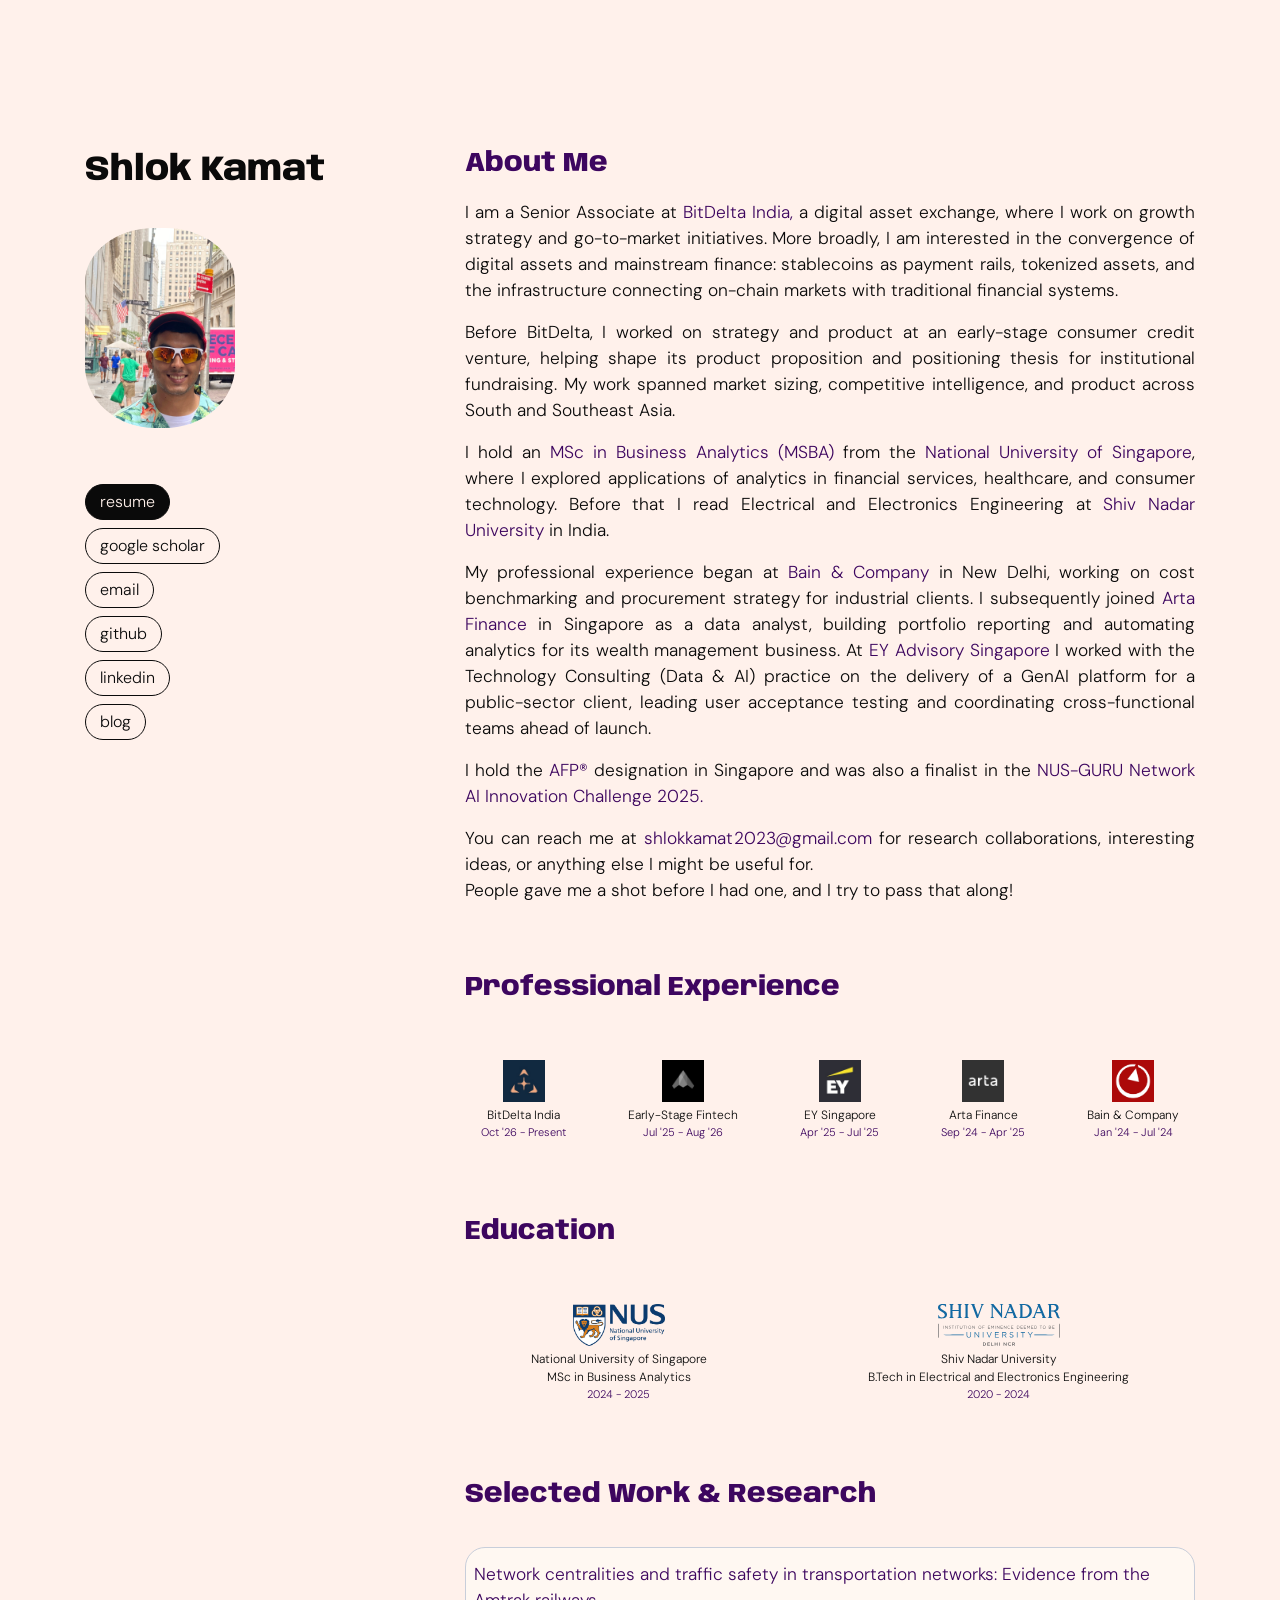
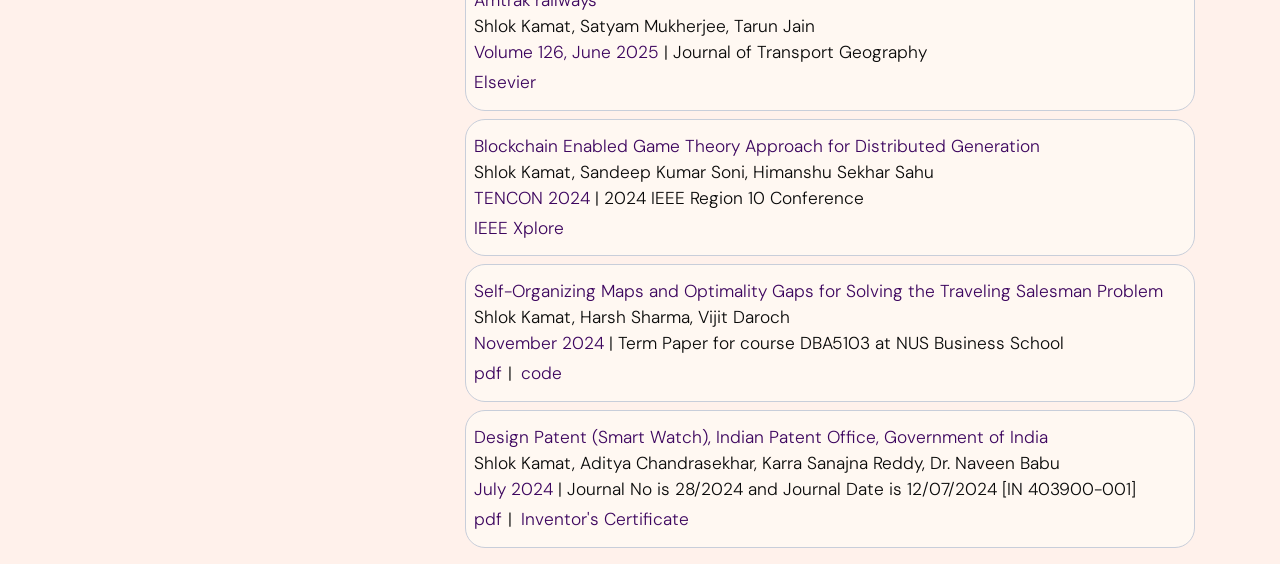
==== commit 06374817: "Adding BDI" ====
--- a/index1.html
+++ b/index1.html
@@ -79,41 +79,47 @@
       <div class="col-md-8 pt-5 about">
 
         <!-- ---------------------------- About Me ---------------------------- -->
-        <p class="header">About Me</p>
+         <p class="header">About Me</p> 
+
+        <p class="text-justify">
+          I am a Senior Associate at <a class="in-text" href="https://bitdelta.in/en" target="_blank" rel="noopener">BitDelta India,</a> 
+          a digital asset exchange, where I work on growth strategy and go-to-market initiatives. 
+          More broadly, I am interested in the convergence of digital assets and mainstream finance: stablecoins as payment rails, 
+          tokenized assets, and the infrastructure connecting on-chain markets with traditional financial systems.
+        </p>
+
+         <p class="text-justify">
+          Before BitDelta, I worked on strategy and product at an early-stage consumer credit venture, 
+          helping shape its product proposition and positioning thesis for institutional fundraising.
+           My work spanned market sizing, competitive intelligence, and product across South and Southeast Asia.
+        </p>
 
         <p class="text-justify">
           I hold an
           <a class="in-text" href="https://msba.nus.edu.sg" target="_blank" rel="noopener">MSc in Business Analytics
             (MSBA)</a>
           from the
-          <a class="in-text" href="https://bschool.nus.edu.sg/" target="_blank" rel="noopener">NUS Business School</a>,
-          where I focused on financial risk analytics, healthcare analytics, and consumer tech applications.
+          <a class="in-text" href="https://nus.edu.sg" target="_blank" rel="noopener">National University of Singapore</a>,
+          where I explored applications of analytics in financial services, healthcare, and consumer technology.
           Before that I read Electrical and Electronics Engineering at
           <a class="in-text" href="https://snu.edu.in/home" target="_blank" rel="noopener">Shiv Nadar University</a>
           in India.
         </p>
 
         <p class="text-justify">
-          Since July 2025, I have been a Founders' Associate for Strategy and Product at an early-stage consumer credit
-          venture. I benchmarked more than twenty fintech products, identified an underserved gap in the market, and
-          developed the positioning thesis now underpinning its institutional fundraising. My work also spans market
-          sizing, competitive intelligence, product strategy, and fundraising across South and Southeast Asia.
-        </p>
-
-        <p class="text-justify">
           My professional experience began at
           <a class="in-text" href="https://www.bain.com" target="_blank" rel="noopener">Bain &amp; Company</a>
-          in New Delhi, where I worked on cost benchmarking and procurement strategy for large industrial clients.
-          In Singapore, I joined
+          in New Delhi, working on cost benchmarking and procurement strategy for industrial clients.
+          I subsequently joined
           <a class="in-text" href="https://artafinance.com" target="_blank" rel="noopener">Arta Finance</a>
-          as a data analyst, building portfolio reporting and automating analytics for its wealth management business.
-          My MSBA capstone was with
-          <a class="in-text" href="https://www.ey.com/en_sg" target="_blank" rel="noopener">EY Singapore's</a>
-          technology consulting (Data &amp; AI) practice, where I led UAT for a GenAI platform on the Government
-          Commercial Cloud and coordinated four teams through defect resolution ahead of launch.
-        </p>
-
-
+          in Singapore as a data analyst, building portfolio reporting and automating analytics for its wealth management business.
+          At
+          <a class="in-text" href="https://www.ey.com/en_sg" target="_blank" rel="noopener">EY Advisory Singapore</a>
+          I worked with the Technology Consulting (Data & AI) practice on the delivery of a GenAI platform for a 
+          public-sector client, leading user acceptance testing and coordinating cross-functional teams ahead of launch.
+        </p>
+
+        
 
         <p class="text-justify">
           I hold the
@@ -123,11 +129,11 @@
             Network AI Innovation Challenge 2025.</a>
         </p>
 
-        <p>
+        <!-- <p>
           <strong class="text-danger">Full-Time Opportunities:</strong> I am currently actively looking for full-time
           roles. Open to locations in <strong>Singapore, ASEAN, or India</strong>. Kindly reach out if you think I would
           be a good fit.
-        </p>
+        </p> -->
 
         <!-- <p style="text-align:justify">
           I'm always happy to mentor young professionals starting out their academic or professional journeys. If you'd like to collaborate, drop me an email!
@@ -139,10 +145,10 @@
           Feel free to reach out about my university experience, internships, or anything else I might be able to help with.
 
           For more details, check my <a class="in-text" href="assets/ShlokKamat_Resume.pdf" target="_blank">CV</a> -->
-          Email me at
+          You can reach me at
           <a class="in-text" href="mailto:shlokkamat2023@gmail.com">shlokkamat2023@gmail.com</a>
-          about research collaborations or anything else I might be useful for.
-          People gave me a shot before I had one, and I try to pass that along.
+         for research collaborations, interesting ideas, or anything else I might be useful for. <br>
+         People gave me a shot before I had one, and I try to pass that along!
         </p>
 
         <!-- ---------------------- Professional Experience ---------------------- -->
@@ -150,10 +156,16 @@
 
         <div class="row text-center py-4">
 
+           <div class="mx-auto mt-2">
+            <img class="img-fluid instilogo p-1" src="images/bitdeltain.jpeg" alt="Early-stage fintech">
+            <div class="institution">BitDelta India</div>
+            <div class="years">Oct '26 - Present</div>
+          </div>
+
           <div class="mx-auto mt-2">
             <img class="img-fluid instilogo p-1" src="images/stealth.jpeg" alt="Early-stage fintech">
             <div class="institution">Early-Stage Fintech</div>
-            <div class="years">Jul '25 - Present</div>
+            <div class="years">Jul '25 - Aug '26</div>
           </div>
 
           <div class="mx-auto mt-2">
@@ -164,7 +176,7 @@
 
           <div class="mx-auto mt-2">
             <img class="img-fluid instilogo p-1" src="images/arbo_works_logo.jpeg" alt="Arta Finance">
-            <div class="institution">Arta</div>
+            <div class="institution">Arta Finance</div>
             <div class="years">Sep '24 - Apr '25</div>
           </div>
 
@@ -174,11 +186,11 @@
             <div class="years">Jan '24 - Jul '24</div>
           </div>
 
-          <div class="mx-auto mt-2">
+          <!-- <div class="mx-auto mt-2">
             <img class="img-fluid instilogo p-1" src="images/pb.jpeg" alt="Paisabazaar">
             <div class="institution">Paisabazaar</div>
             <div class="years">Mar '23 - Aug '23</div>
-          </div>
+          </div> -->
 
           <!-- <div class="mx-auto mt-2">
             <img class="img-fluid instilogo p-1" src="images/transorg.jpg">
@@ -186,11 +198,11 @@
             <div class="years">Mar '22 - Aug '22</div>
           </div> -->
 
-          <div class="mx-auto mt-2">
+          <!-- <div class="mx-auto mt-2">
             <img class="img-fluid instilogo p-1" src="images/spenny1.png" alt="Spenny">
             <div class="institution">Spenny</div>
             <div class="years">Dec '21 - Oct '22</div>
-          </div>
+          </div> -->
 
           <!-- <div class="mx-auto mt-2">
             <img class="img-fluid instilogo p-1" src="images/itc11.png">
